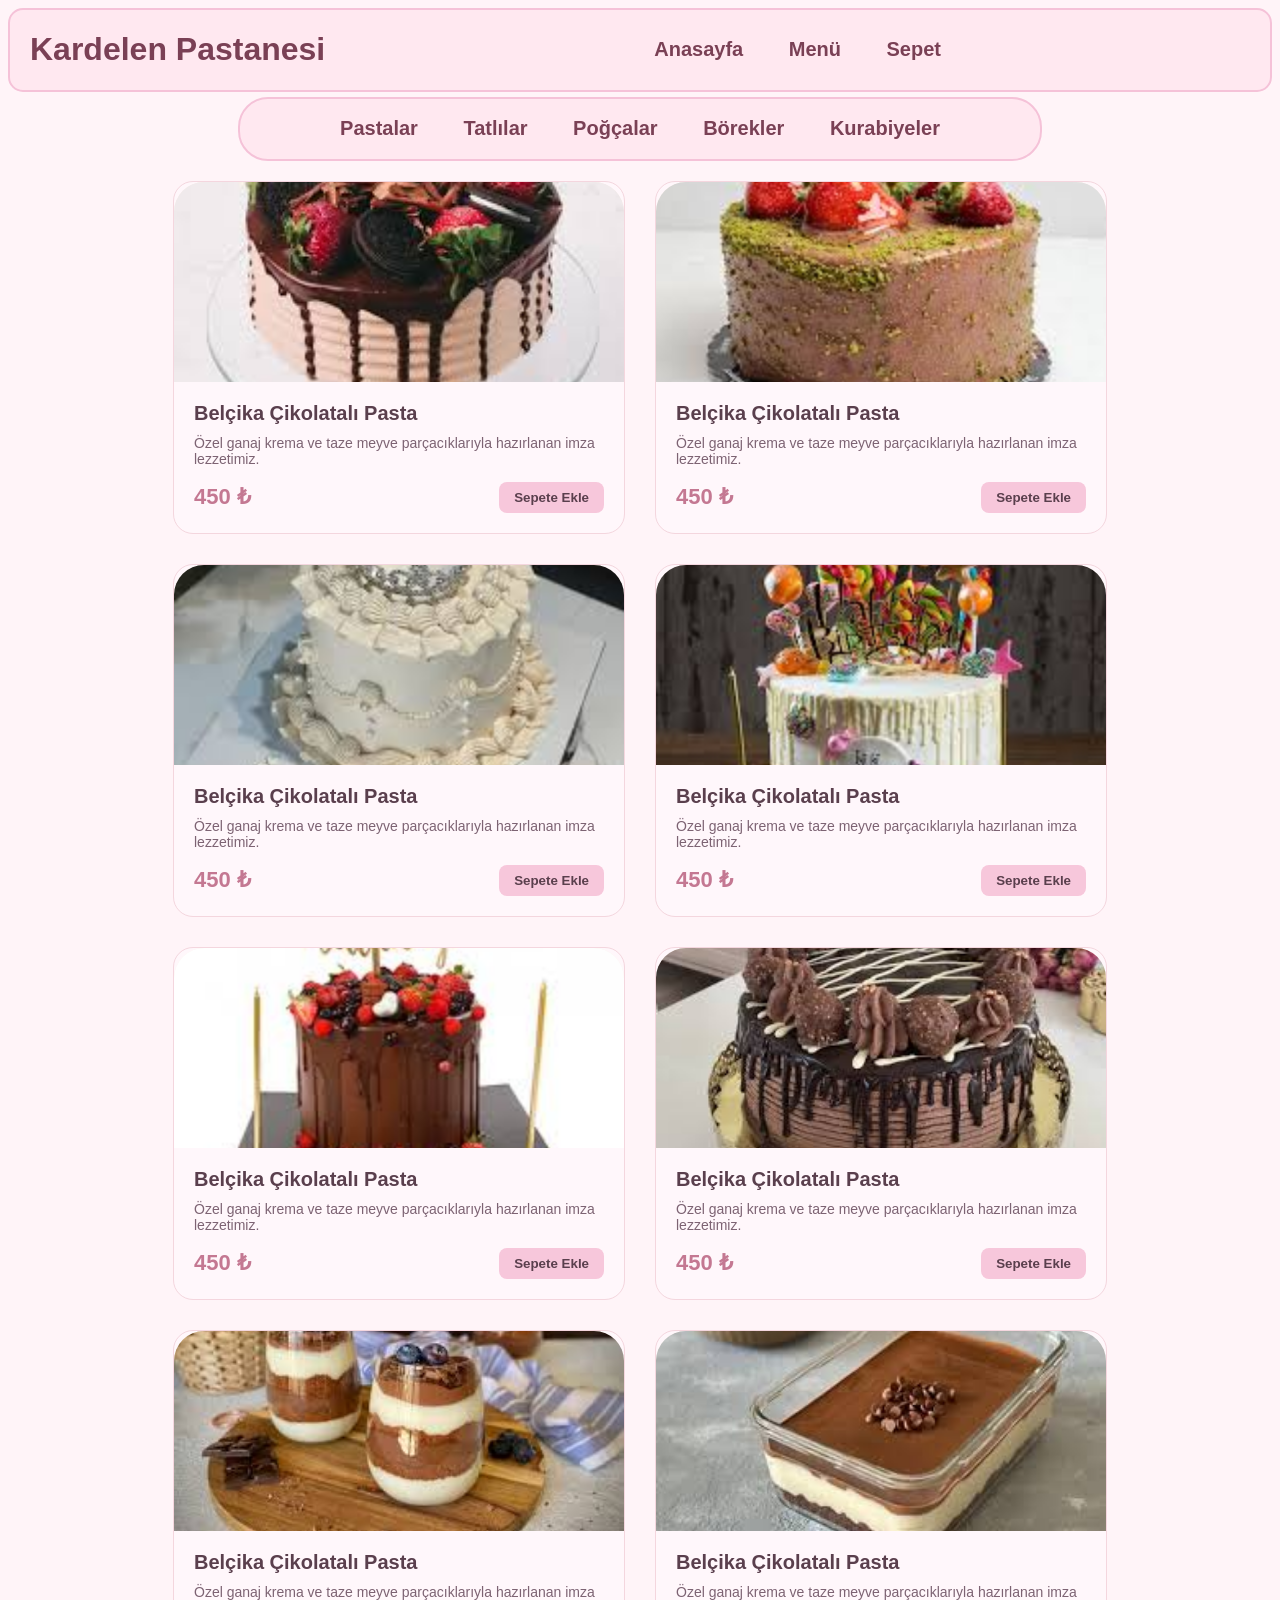
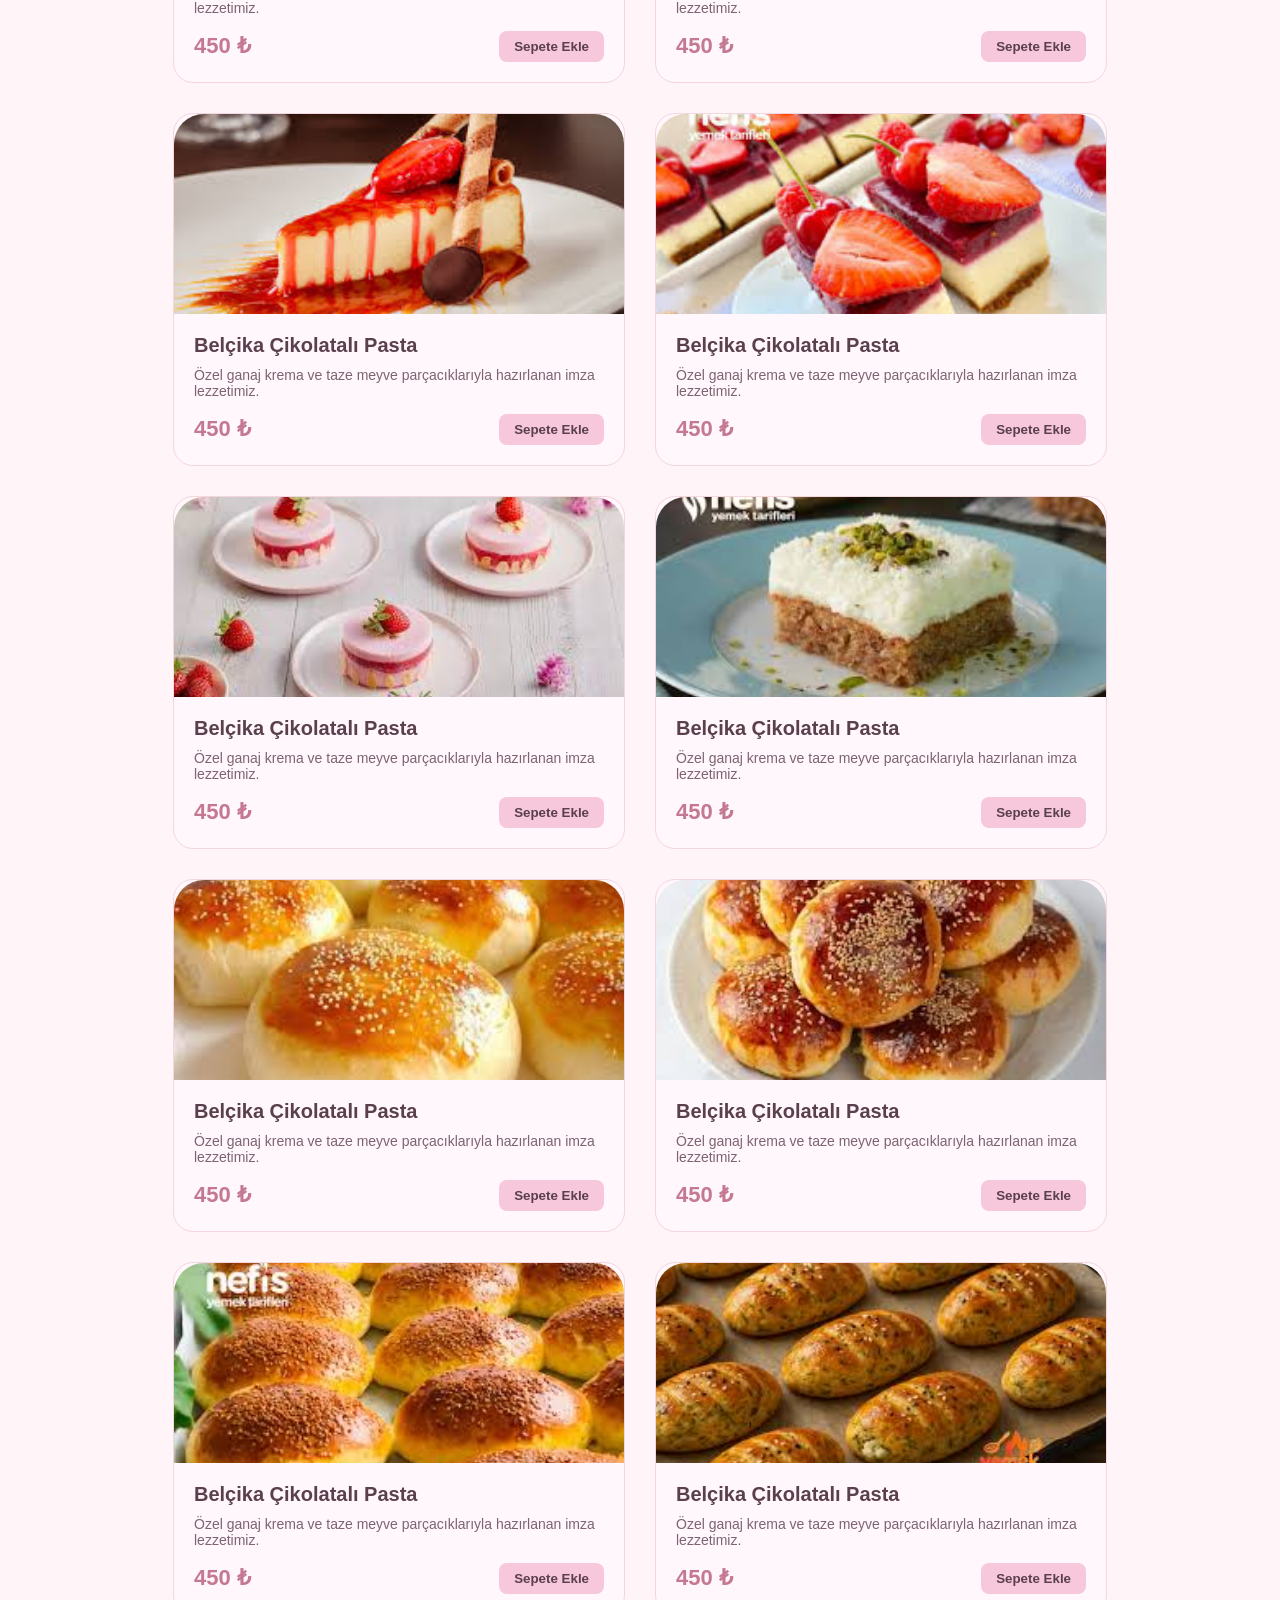
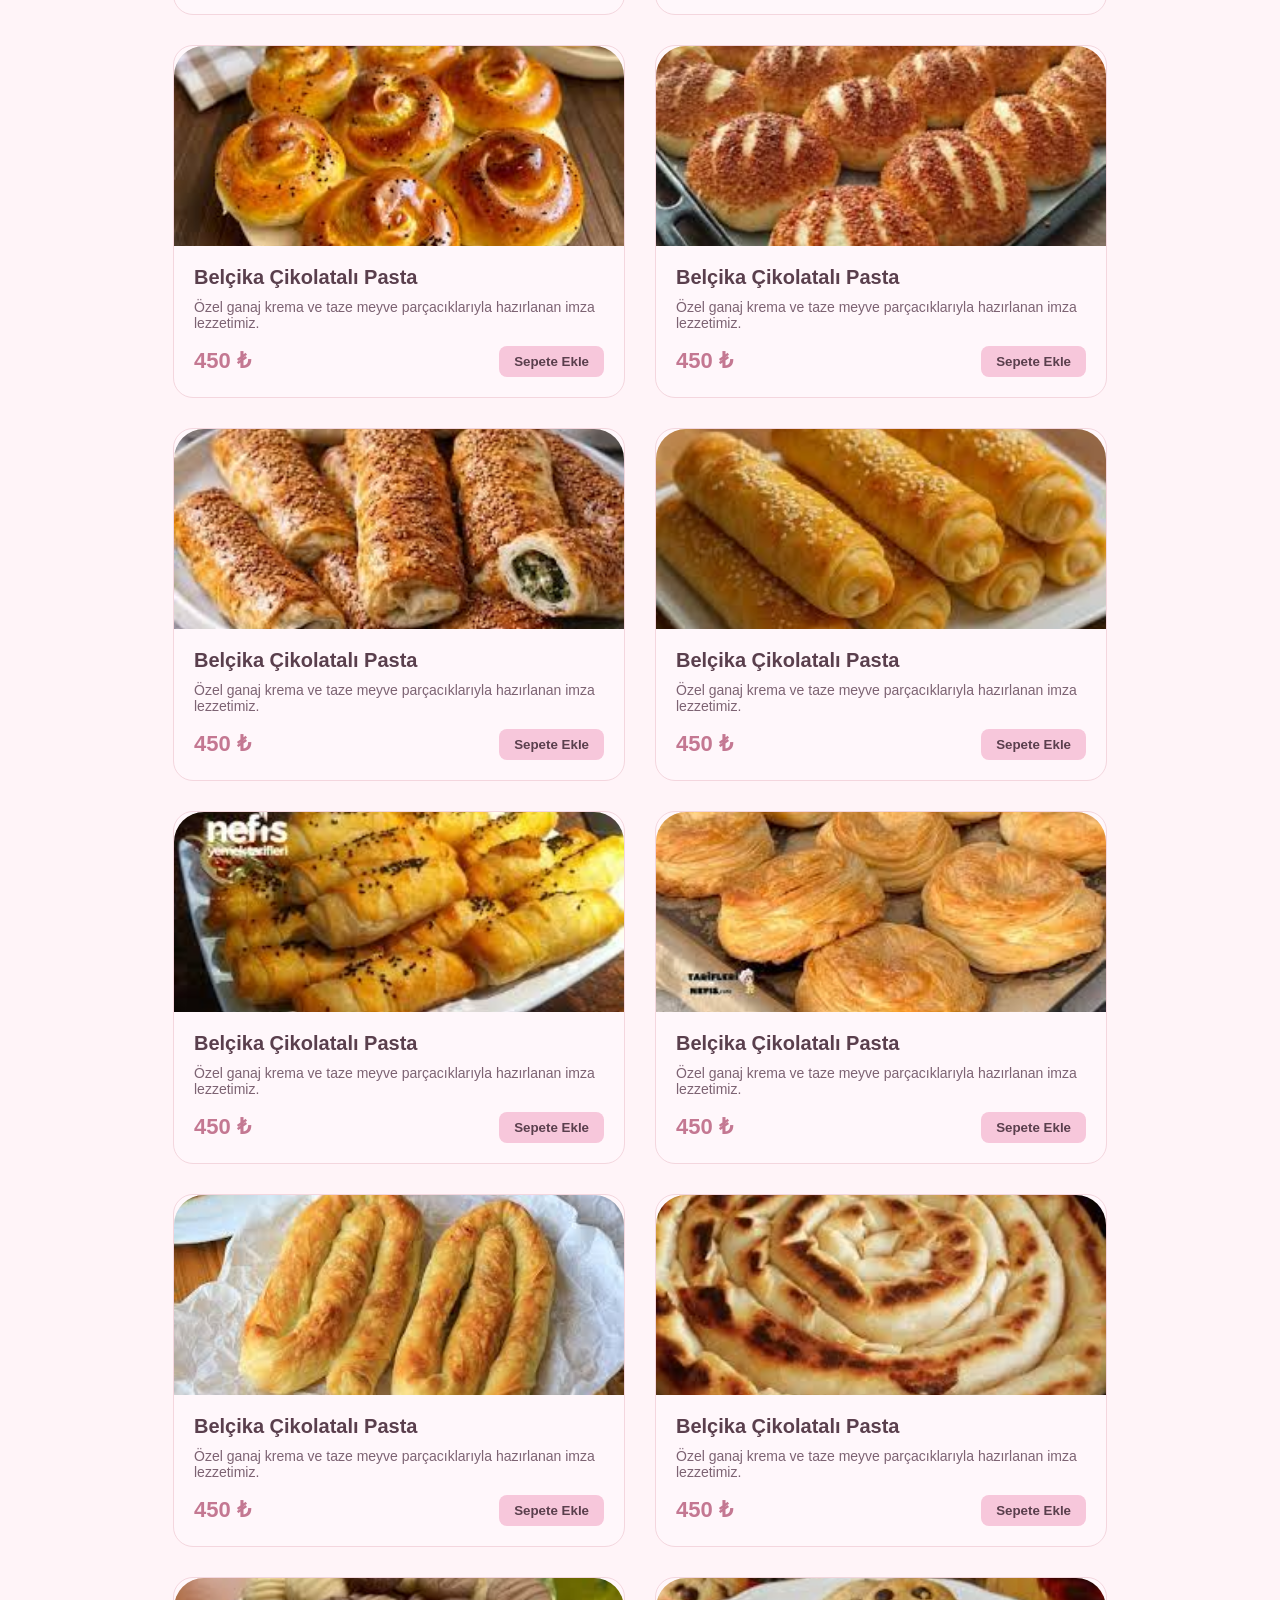
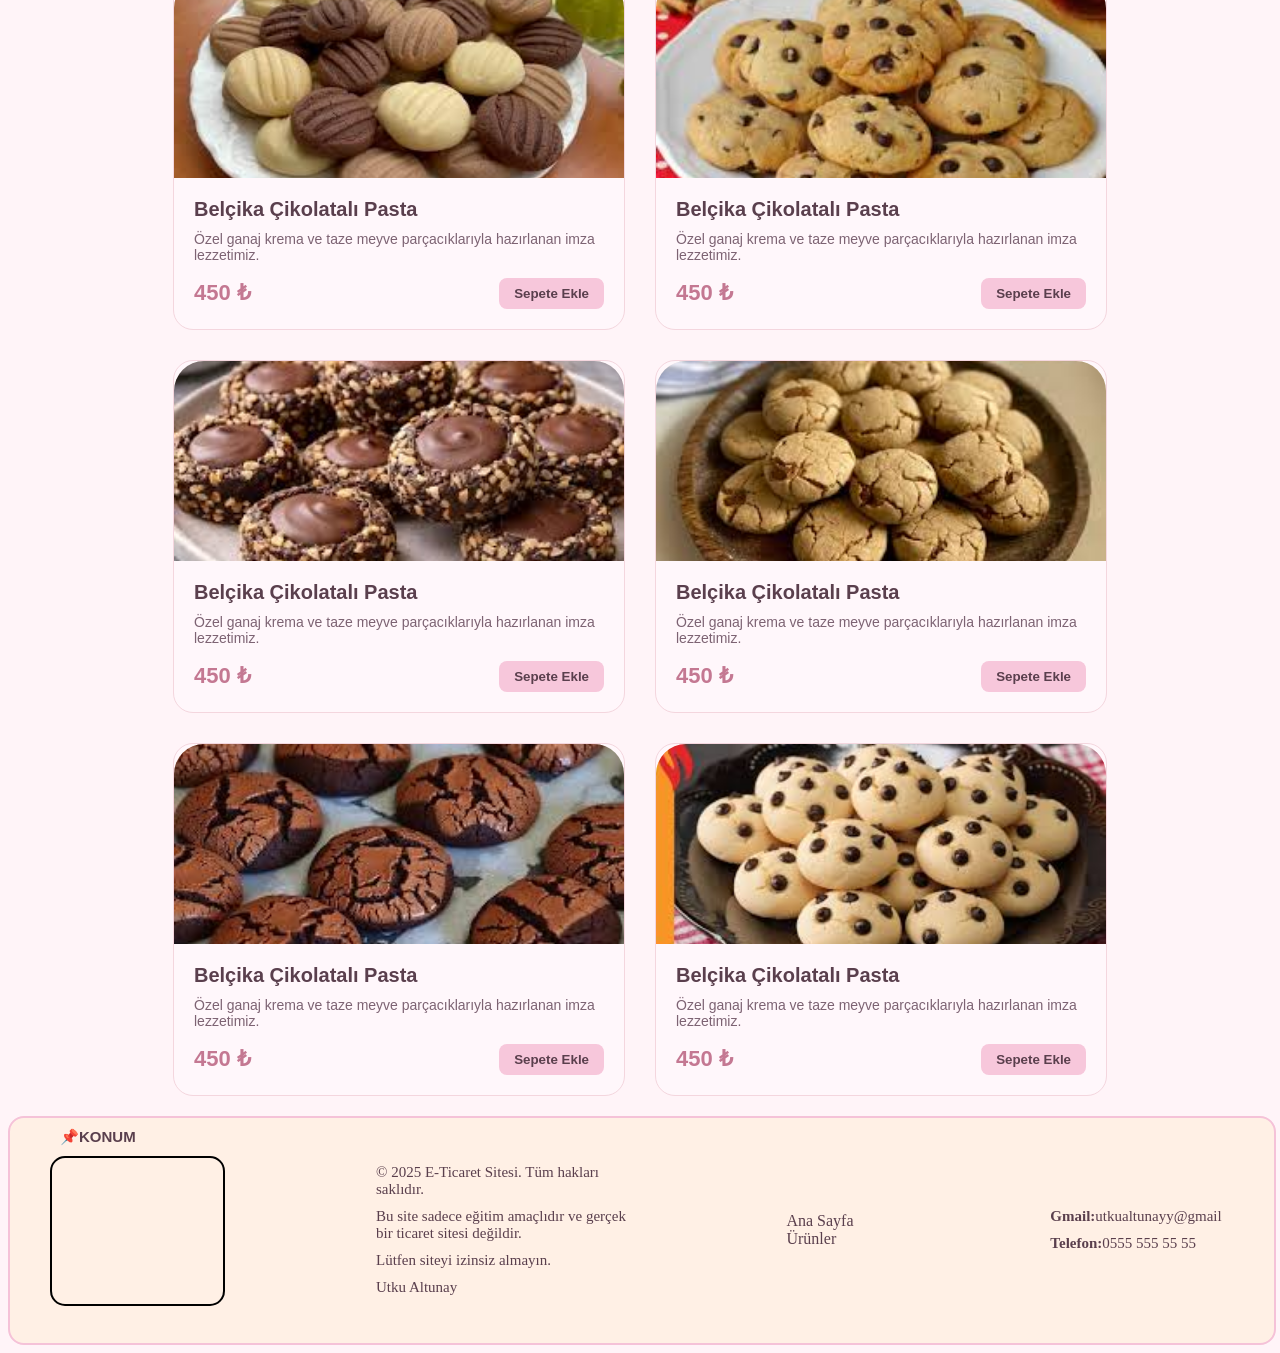
==== Menüler.html @ a20bc41d "Add files via upload" ====
<!DOCTYPE html>
<html lang="en">

<head>
    <meta charset="UTF-8">
    <meta name="viewport" content="width=device-width, initial-scale=1.0">
    <title>Menüler</title>
    <link rel="stylesheet" href="Menüler.css">
</head>

<body>
    <div class="ustbar" id="pastalar">
        <h1>Kardelen Pastanesi</h1>

        <div class="ustyazı">
            <a class="" href="index.html">Anasayfa</a>
            <a class="" href="menüler.html">Menü</a>
            <a class="" href="sepet.html">Sepet</a>
        </div>
    </div>
    <div class="ortala">
        <div class="menubaslık">
            <div class="ustyazıBir">
                <a href="#pastalar">Pastalar</a>
                <a href="#tatlılar">Tatlılar</a>
                <a href="#poğçalar">Poğçalar</a>
                <a href="#börekler">Börekler</a>
                <a href="#kurabiyeler">Kurabiyeler</a>
            </div>
        </div>
    </div>


    <div class="yanyana">
        <div class="pastanecard">
            <div class="resim">
                <img src="Resimler/yedi.jfif">
            </div>

            <div class="altdiv">
                <h3 class="urunbaslık">Belçika Çikolatalı Pasta</h3>
                <p class="acıklama">Özel ganaj krema ve taze meyve parçacıklarıyla hazırlanan imza lezzetimiz.</p>

                <div class="altkısım">
                    <span class="Fiyat">450 ₺</span>
                    <button class="btn">Sepete Ekle</button>
                </div>
            </div>
        </div>

        <div class="pastanecard">
            <div class="resim">
                <img src="Resimler/sekiz.jfif">
            </div>

            <div class="altdiv">
                <h3 class="urunbaslık">Belçika Çikolatalı Pasta</h3>
                <p class="acıklama">Özel ganaj krema ve taze meyve parçacıklarıyla hazırlanan imza lezzetimiz.</p>

                <div class="altkısım">
                    <span class="Fiyat">450 ₺</span>
                    <button class="btn">Sepete Ekle</button>
                </div>
            </div>
        </div>

        <div class="pastanecard">
            <div class="resim">
                <img src="Resimler/dokuz.jfif">
            </div>

            <div class="altdiv">
                <h3 class="urunbaslık">Belçika Çikolatalı Pasta</h3>
                <p class="acıklama">Özel ganaj krema ve taze meyve parçacıklarıyla hazırlanan imza lezzetimiz.</p>

                <div class="altkısım">
                    <span class="Fiyat">450 ₺</span>
                    <button class="btn">Sepete Ekle</button>
                </div>
            </div>
        </div>

        <div class="pastanecard">
            <div class="resim">
                <img src="Resimler/on.jfif">
            </div>

            <div class="altdiv">
                <h3 class="urunbaslık">Belçika Çikolatalı Pasta</h3>
                <p class="acıklama">Özel ganaj krema ve taze meyve parçacıklarıyla hazırlanan imza lezzetimiz.</p>

                <div class="altkısım">
                    <span class="Fiyat">450 ₺</span>
                    <button class="btn">Sepete Ekle</button>
                </div>
            </div>
        </div>

        <div class="pastanecard">
            <div class="resim">
                <img src="Resimler/onbir.jfif">
            </div>

            <div class="altdiv">
                <h3 class="urunbaslık">Belçika Çikolatalı Pasta</h3>
                <p class="acıklama">Özel ganaj krema ve taze meyve parçacıklarıyla hazırlanan imza lezzetimiz.</p>

                <div class="altkısım">
                    <span class="Fiyat">450 ₺</span>
                    <button class="btn">Sepete Ekle</button>
                </div>
            </div>
        </div>

        <div class="pastanecard">
            <div class="resim">
                <img src="Resimler/oniki.jfif">
            </div>

            <div class="altdiv">
                <h3 class="urunbaslık">Belçika Çikolatalı Pasta</h3>
                <p class="acıklama">Özel ganaj krema ve taze meyve parçacıklarıyla hazırlanan imza lezzetimiz.</p>

                <div class="altkısım" id="tatlılar">
                    <span class="Fiyat">450 ₺</span>
                    <button class="btn">Sepete Ekle</button>
                </div>
            </div>
        </div>

        <div class="pastanecard">
            <div class="resim">
                <img src="Resimler/tatlıbir.jfif">
            </div>

            <div class="altdiv">
                <h3 class="urunbaslık">Belçika Çikolatalı Pasta</h3>
                <p class="acıklama">Özel ganaj krema ve taze meyve parçacıklarıyla hazırlanan imza lezzetimiz.</p>

                <div class="altkısım">
                    <span class="Fiyat">450 ₺</span>
                    <button class="btn">Sepete Ekle</button>
                </div>
            </div>
        </div>

        <div class="pastanecard">
            <div class="resim">
                <img src="Resimler/iki.jfif">
            </div>

            <div class="altdiv">
                <h3 class="urunbaslık">Belçika Çikolatalı Pasta</h3>
                <p class="acıklama">Özel ganaj krema ve taze meyve parçacıklarıyla hazırlanan imza lezzetimiz.</p>

                <div class="altkısım">
                    <span class="Fiyat">450 ₺</span>
                    <button class="btn">Sepete Ekle</button>
                </div>
            </div>
        </div>

        <div class="pastanecard">
            <div class="resim">
                <img src="Resimler/uc.jfif">
            </div>

            <div class="altdiv">
                <h3 class="urunbaslık">Belçika Çikolatalı Pasta</h3>
                <p class="acıklama">Özel ganaj krema ve taze meyve parçacıklarıyla hazırlanan imza lezzetimiz.</p>

                <div class="altkısım">
                    <span class="Fiyat">450 ₺</span>
                    <button class="btn">Sepete Ekle</button>
                </div>
            </div>
        </div>

        <div class="pastanecard">
            <div class="resim">
                <img src="Resimler/dort.jfif">
            </div>

            <div class="altdiv">
                <h3 class="urunbaslık">Belçika Çikolatalı Pasta</h3>
                <p class="acıklama">Özel ganaj krema ve taze meyve parçacıklarıyla hazırlanan imza lezzetimiz.</p>

                <div class="altkısım">
                    <span class="Fiyat">450 ₺</span>
                    <button class="btn">Sepete Ekle</button>
                </div>
            </div>
        </div>

        <div class="pastanecard">
            <div class="resim">
                <img src="Resimler/bes.jfif">
            </div>

            <div class="altdiv">
                <h3 class="urunbaslık">Belçika Çikolatalı Pasta</h3>
                <p class="acıklama">Özel ganaj krema ve taze meyve parçacıklarıyla hazırlanan imza lezzetimiz.</p>

                <div class="altkısım">
                    <span class="Fiyat">450 ₺</span>
                    <button class="btn">Sepete Ekle</button>
                </div>
            </div>
        </div>

        <div class="pastanecard">
            <div class="resim">
                <img src="Resimler/altı.jfif">
            </div>

            <div class="altdiv">
                <h3 class="urunbaslık">Belçika Çikolatalı Pasta</h3>
                <p class="acıklama">Özel ganaj krema ve taze meyve parçacıklarıyla hazırlanan imza lezzetimiz.</p>

                <div class="altkısım" id="poğçalar">
                    <span class="Fiyat">450 ₺</span>
                    <button class="btn">Sepete Ekle</button>
                </div>
            </div>
        </div>

        <div class="pastanecard">
            <div class="resim">
                <img src="Resimler/onuc.jfif">
            </div>

            <div class="altdiv">
                <h3 class="urunbaslık">Belçika Çikolatalı Pasta</h3>
                <p class="acıklama">Özel ganaj krema ve taze meyve parçacıklarıyla hazırlanan imza lezzetimiz.</p>

                <div class="altkısım">
                    <span class="Fiyat">450 ₺</span>
                    <button class="btn">Sepete Ekle</button>
                </div>
            </div>
        </div>

        <div class="pastanecard">
            <div class="resim">
                <img src="Resimler/ondort.jfif">
            </div>

            <div class="altdiv">
                <h3 class="urunbaslık">Belçika Çikolatalı Pasta</h3>
                <p class="acıklama">Özel ganaj krema ve taze meyve parçacıklarıyla hazırlanan imza lezzetimiz.</p>

                <div class="altkısım">
                    <span class="Fiyat">450 ₺</span>
                    <button class="btn">Sepete Ekle</button>
                </div>
            </div>
        </div>

        <div class="pastanecard">
            <div class="resim">
                <img src="Resimler/onbes.jfif">
            </div>

            <div class="altdiv">
                <h3 class="urunbaslık">Belçika Çikolatalı Pasta</h3>
                <p class="acıklama">Özel ganaj krema ve taze meyve parçacıklarıyla hazırlanan imza lezzetimiz.</p>

                <div class="altkısım">
                    <span class="Fiyat">450 ₺</span>
                    <button class="btn">Sepete Ekle</button>
                </div>
            </div>
        </div>

        <div class="pastanecard">
            <div class="resim">
                <img src="Resimler/onaltı.jfif">
            </div>

            <div class="altdiv">
                <h3 class="urunbaslık">Belçika Çikolatalı Pasta</h3>
                <p class="acıklama">Özel ganaj krema ve taze meyve parçacıklarıyla hazırlanan imza lezzetimiz.</p>

                <div class="altkısım">
                    <span class="Fiyat">450 ₺</span>
                    <button class="btn">Sepete Ekle</button>
                </div>
            </div>
        </div>

        <div class="pastanecard">
            <div class="resim">
                <img src="Resimler/onyedi.jfif">
            </div>

            <div class="altdiv">
                <h3 class="urunbaslık">Belçika Çikolatalı Pasta</h3>
                <p class="acıklama">Özel ganaj krema ve taze meyve parçacıklarıyla hazırlanan imza lezzetimiz.</p>

                <div class="altkısım">
                    <span class="Fiyat">450 ₺</span>
                    <button class="btn">Sepete Ekle</button>
                </div>
            </div>
        </div>

        <div class="pastanecard">
            <div class="resim">
                <img src="Resimler/onsekiz.jfif">
            </div>

            <div class="altdiv">
                <h3 class="urunbaslık">Belçika Çikolatalı Pasta</h3>
                <p class="acıklama">Özel ganaj krema ve taze meyve parçacıklarıyla hazırlanan imza lezzetimiz.</p>

                <div class="altkısım" id="börekler">
                    <span class="Fiyat">450 ₺</span>
                    <button class="btn">Sepete Ekle</button>
                </div>
            </div>
        </div>

        <div class="pastanecard">
            <div class="resim">
                <img src="Resimler/ondokuz.jfif">
            </div>

            <div class="altdiv">
                <h3 class="urunbaslık">Belçika Çikolatalı Pasta</h3>
                <p class="acıklama">Özel ganaj krema ve taze meyve parçacıklarıyla hazırlanan imza lezzetimiz.</p>

                <div class="altkısım">
                    <span class="Fiyat">450 ₺</span>
                    <button class="btn">Sepete Ekle</button>
                </div>
            </div>
        </div>

        <div class="pastanecard">
            <div class="resim">
                <img src="Resimler/yirmi.jfif">
            </div>

            <div class="altdiv">
                <h3 class="urunbaslık">Belçika Çikolatalı Pasta</h3>
                <p class="acıklama">Özel ganaj krema ve taze meyve parçacıklarıyla hazırlanan imza lezzetimiz.</p>

                <div class="altkısım">
                    <span class="Fiyat">450 ₺</span>
                    <button class="btn">Sepete Ekle</button>
                </div>
            </div>
        </div>

        <div class="pastanecard">
            <div class="resim">
                <img src="Resimler/yirmibir.jfif">
            </div>

            <div class="altdiv">
                <h3 class="urunbaslık">Belçika Çikolatalı Pasta</h3>
                <p class="acıklama">Özel ganaj krema ve taze meyve parçacıklarıyla hazırlanan imza lezzetimiz.</p>

                <div class="altkısım">
                    <span class="Fiyat">450 ₺</span>
                    <button class="btn">Sepete Ekle</button>
                </div>
            </div>
        </div>

        <div class="pastanecard">
            <div class="resim">
                <img src="Resimler/yirmiiki.jfif">
            </div>

            <div class="altdiv">
                <h3 class="urunbaslık">Belçika Çikolatalı Pasta</h3>
                <p class="acıklama">Özel ganaj krema ve taze meyve parçacıklarıyla hazırlanan imza lezzetimiz.</p>

                <div class="altkısım">
                    <span class="Fiyat">450 ₺</span>
                    <button class="btn">Sepete Ekle</button>
                </div>
            </div>
        </div>

        <div class="pastanecard">
            <div class="resim">
                <img src="Resimler/yirmiuc.jfif">
            </div>

            <div class="altdiv">
                <h3 class="urunbaslık">Belçika Çikolatalı Pasta</h3>
                <p class="acıklama">Özel ganaj krema ve taze meyve parçacıklarıyla hazırlanan imza lezzetimiz.</p>

                <div class="altkısım">
                    <span class="Fiyat">450 ₺</span>
                    <button class="btn">Sepete Ekle</button>
                </div>
            </div>
        </div>

        <div class="pastanecard">
            <div class="resim">
                <img src="Resimler/yirmidort.jfif">
            </div>

            <div class="altdiv">
                <h3 class="urunbaslık">Belçika Çikolatalı Pasta</h3>
                <p class="acıklama">Özel ganaj krema ve taze meyve parçacıklarıyla hazırlanan imza lezzetimiz.</p>

                <div class="altkısım" id="kurabiyeler">
                    <span class="Fiyat">450 ₺</span>
                    <button class="btn">Sepete Ekle</button>
                </div>
            </div>
        </div>

        <div class="pastanecard">
            <div class="resim">
                <img src="Resimler/yirmibes.jfif">
            </div>

            <div class="altdiv">
                <h3 class="urunbaslık">Belçika Çikolatalı Pasta</h3>
                <p class="acıklama">Özel ganaj krema ve taze meyve parçacıklarıyla hazırlanan imza lezzetimiz.</p>

                <div class="altkısım">
                    <span class="Fiyat">450 ₺</span>
                    <button class="btn">Sepete Ekle</button>
                </div>
            </div>
        </div>

        <div class="pastanecard">
            <div class="resim">
                <img src="Resimler/yirmialtı.jfif">
            </div>

            <div class="altdiv">
                <h3 class="urunbaslık">Belçika Çikolatalı Pasta</h3>
                <p class="acıklama">Özel ganaj krema ve taze meyve parçacıklarıyla hazırlanan imza lezzetimiz.</p>

                <div class="altkısım">
                    <span class="Fiyat">450 ₺</span>
                    <button class="btn">Sepete Ekle</button>
                </div>
            </div>
        </div>

        <div class="pastanecard">
            <div class="resim">
                <img src="Resimler/yirmiyedi.jfif">
            </div>

            <div class="altdiv">
                <h3 class="urunbaslık">Belçika Çikolatalı Pasta</h3>
                <p class="acıklama">Özel ganaj krema ve taze meyve parçacıklarıyla hazırlanan imza lezzetimiz.</p>

                <div class="altkısım">
                    <span class="Fiyat">450 ₺</span>
                    <button class="btn">Sepete Ekle</button>
                </div>
            </div>
        </div>

        <div class="pastanecard">
            <div class="resim">
                <img src="Resimler/yirmisekiz.jfif">
            </div>

            <div class="altdiv">
                <h3 class="urunbaslık">Belçika Çikolatalı Pasta</h3>
                <p class="acıklama">Özel ganaj krema ve taze meyve parçacıklarıyla hazırlanan imza lezzetimiz.</p>

                <div class="altkısım">
                    <span class="Fiyat">450 ₺</span>
                    <button class="btn">Sepete Ekle</button>
                </div>
            </div>
        </div>

        <div class="pastanecard">
            <div class="resim">
                <img src="Resimler/yirmidokuz.jfif">
            </div>

            <div class="altdiv">
                <h3 class="urunbaslık">Belçika Çikolatalı Pasta</h3>
                <p class="acıklama">Özel ganaj krema ve taze meyve parçacıklarıyla hazırlanan imza lezzetimiz.</p>

                <div class="altkısım">
                    <span class="Fiyat">450 ₺</span>
                    <button class="btn">Sepete Ekle</button>
                </div>
            </div>
        </div>

        <div class="pastanecard">
            <div class="resim">
                <img src="Resimler/otuz.jfif">
            </div>

            <div class="altdiv">
                <h3 class="urunbaslık">Belçika Çikolatalı Pasta</h3>
                <p class="acıklama">Özel ganaj krema ve taze meyve parçacıklarıyla hazırlanan imza lezzetimiz.</p>

                <div class="altkısım">
                    <span class="Fiyat">450 ₺</span>
                    <button class="btn">Sepete Ekle</button>
                </div>
            </div>
        </div>
    </div>


    <div class="altbar">

        <div class="altyazı">
            <div class="a">
                <p class="konum">📌KONUM</p>
                <iframe
                    src="
                    https://www.google.com/maps/embed?pb=!1m14!1m8!1m3!1d10761.804702157691!2d28.65427008260077!3d41.03367789948822!3m2!1i1024!2i768!4f13.1!3m3!1m2!1s0x14caa75501f11659%3A0xd3594c4a7c75eb26!2zw4dpxJ9kZW0gUGFzdGFuZXNp!5e0!3m2!1str!2str!4v1777820953229!5m2!1str!2str"
                    width="175px" height="150px" style="border:2px solid black;" loading="lazy"
                    referrerpolicy="no-referrer-when-downgrade">
                </iframe>
            </div>
        </div>

        <div class="kural">
            <ul>
                <li>
                    <p class="yazı1">© 2025 E-Ticaret Sitesi. Tüm hakları saklıdır.</p>
                </li>
                <li>
                    <p class="yazı2">Bu site sadece eğitim amaçlıdır ve gerçek bir ticaret sitesi değildir.</p>
                </li>
                <li>
                    <p class="yazı2">Lütfen siteyi izinsiz almayın.</p>
                </li>
                <li>
                    <p class="yazı2">Utku Altunay</p>
                </li>
            </ul>

        </div>

        <div class="git">
            <ul>
                <li><a class="yazı5" href="index.html">Ana Sayfa</a></li>
                <li><a class="yazı6" href="Menüler.html">Ürünler</a></li>
            </ul>
        </div>

        <div class="bilgi">
            <ul>
                <li>
                    <p class="yazı3"><b>Gmail:</b><a href="mailto:utkualtunayy@gmail">utkualtunayy@gmail</a></p>
                </li>
                <li>
                    <p class="yazı4"><b>Telefon:</b><a href="tel:+90505555555">0555 555 55 55</a></p>
                </li>
            </ul>

        </div>



    </div>


</body>

</html>
---- Menüler.css ----
html {
    scroll-behavior: smooth;
}

body {
    background: #fff4f8;
}

.ustbar {
    border: 2px solid #f5c2d8;
    background-color: #ffe8f0;
    border-radius: 15px;
    height: 10%;
    display: flex;
    align-items: center;
}

.ortala {
    display: flex;
    justify-content: center;
    align-items: center;
    position: sticky;
    top: 0;
    z-index: 1000;
}

.menubaslık {
    border: 2px solid #f5c2d8;
    background-color: #ffe8f0;
    border-radius: 30px;
    height: 60px;
    width: 800px;
    display: flex;
    align-items: center;
    margin-top: 5px;
}

.ustbar h1 {
    margin-left: 20px;
    font-family: 'Poppins', sans-serif;
    color: #7a4055;
}

.ustyazı {
    font-family: 'Poppins', sans-serif;
    color: #7a4055;
    font-weight: bold;
    font-size: 20px;
    text-decoration: none;
    margin: 0px auto;
}

.ustyazı a {
    font-family: 'Poppins', sans-serif;
    color: #7a4055;
    margin: 20px;
    font-size: 20px;
    font-weight: bold;
}

.ustyazıBir {
    font-family: 'Poppins', sans-serif;
    color: #7a4055;
    font-weight: bold;
    font-size: 20px;
    text-decoration: none;
    margin: 0px auto;
}

.ustyazıBir a {
    font-family: 'Poppins', sans-serif;
    color: #7a4055;
    margin: 20px;
    font-size: 20px;
    font-weight: bold;
    display: inline-block;
}

.ustyazıBir a:hover {
    color: #c47892;
    transform: scale(1.3);
}

.ustyazı a:hover {
    color: #c47892;
    scale: 1.5;
}

a {
    text-decoration: none;
}

ul {
    list-style: none;
}

.yanyana {
    display: flex;
    gap: 30px;
    flex-wrap: wrap;
    justify-content: center;
    padding: 20px;
}

.pastanecard {
    width: 450px;
    background: #fff7fb;
    border-radius: 20px;
    font-family: 'Poppins', sans-serif;
    border: 1px solid #f4d6de;
}

.resim {
    border-top-left-radius: 30px;
    border-top-right-radius: 30px;
    height: 200px;
    width: 100%;
    background-color: #fdf2e9;
}

.resim img {
    border-top-left-radius: 30px;
    border-top-right-radius: 30px;
    width: 100%;
    height: 100%;
    object-fit: cover;
}

.altdiv {
    padding: 20px;
}

.urunbaslık {
    margin: 0;
    font-size: 20px;
    color: #5a3f4d;
}

.acıklama {
    font-family: 'Poppins', sans-serif;
    font-size: 14px;
    color: #7d6373;
    margin: 10px 0;
}

.altkısım {
    display: flex;
    justify-content: space-between;
    align-items: center;
    margin-top: 15px;
}

.Fiyat {
    font-size: 22px;
    font-weight: bold;
    color: #c47892;
}

.btn {
    background: #f7c7db;
    color: #5a3f4d;
    border: none;
    padding: 8px 15px;
    border-radius: 8px;
    cursor: pointer;
    font-weight: bold;
}

.konum {
    font-family: 'Poppins', sans-serif;
    font-weight: bold;
    font-size: 19px;
    margin-right: 40px;
}


.altbar {
    font-family: cursive;
    justify-content: space-around;
    display: flex;
    color: #5a3f4d;
    border-radius: 15px;
    border: 2px solid #f5c2d8;
    border-radius: 16px;
    background-color: #fff0e5;
    width: 100%;
    height: 225px;
}

.altyazı {
    width: 100%;
    height: 100%;
    overflow: hidden;
}

iframe {
    margin-bottom: 15px;
    border-radius: 15px;
    border: #c89fae solid 5px;
    box-sizing: border-box;
}

iframe:hover {
    transform: scale(1.05);
    transition: transform 0.3s ease;
}

a {
    text-decoration: none;
    color: #5a3f4d;
}

.altbar p {
    margin: 10px;
    font-size: 15px;
}

.a {
    display: block;
    float: left;
    margin-left: 40px;
}

.git {
    height: 100%;
    width: 100%;
    display: flex;
    justify-content: center;
    align-items: center;
    flex-wrap: wrap;
}

.bilgi {
    height: 100%;
    width: 100%;
    display: flex;
    justify-content: center;
    align-items: center;
}

.kural {
    height: 100%;
    width: 100%;
    display: flex;
    justify-content: center;
    align-items: center;
}

.yazı1:hover {
    cursor: pointer;
    color: #c67892;
}

.yazı2:hover {
    cursor: pointer;
    color: #c67892;
}

.yazı3 a:hover {
    cursor: pointer;
    color: #c67892;
}

.yazı4 a:hover {
    cursor: pointer;
    color: #c67892;
}

.yazı5:hover {
    cursor: pointer;
    color: #c67892;
}

.yazı6:hover {
    cursor: pointer;
    color: #c67892;
}
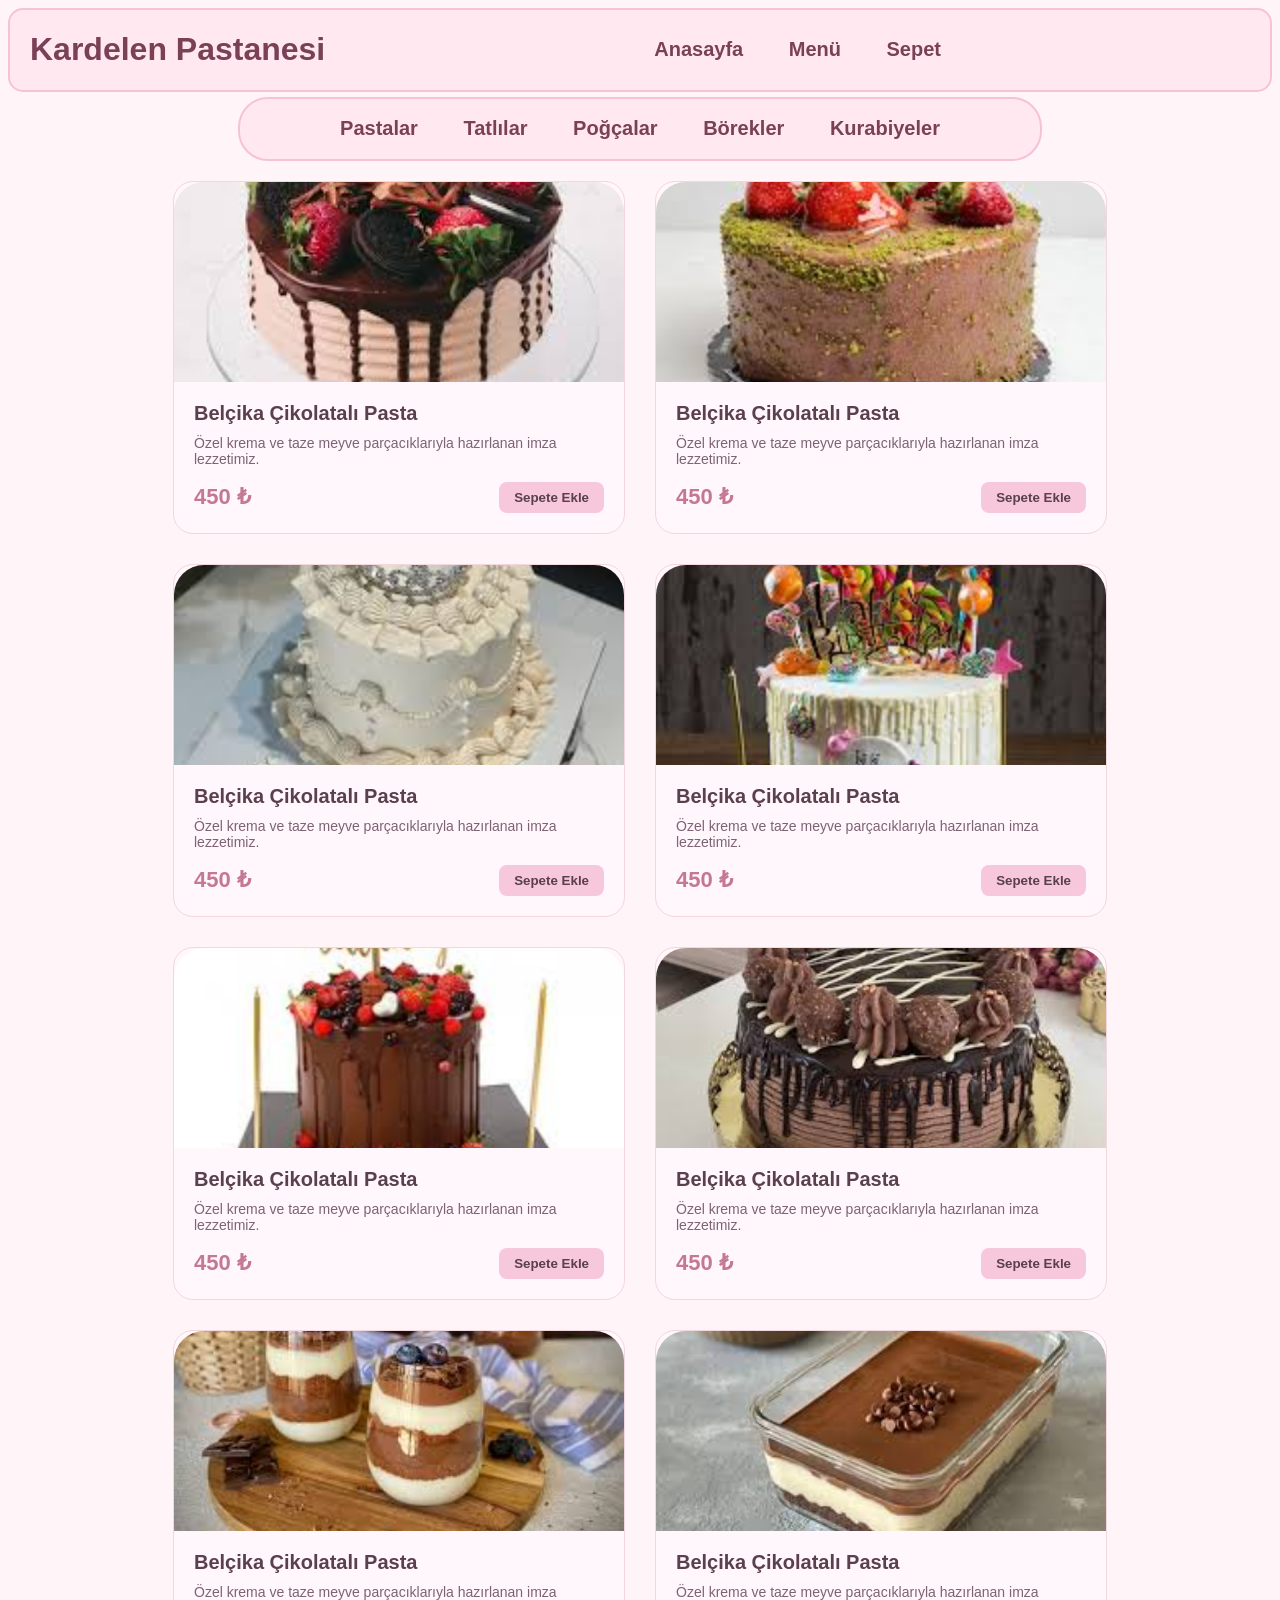
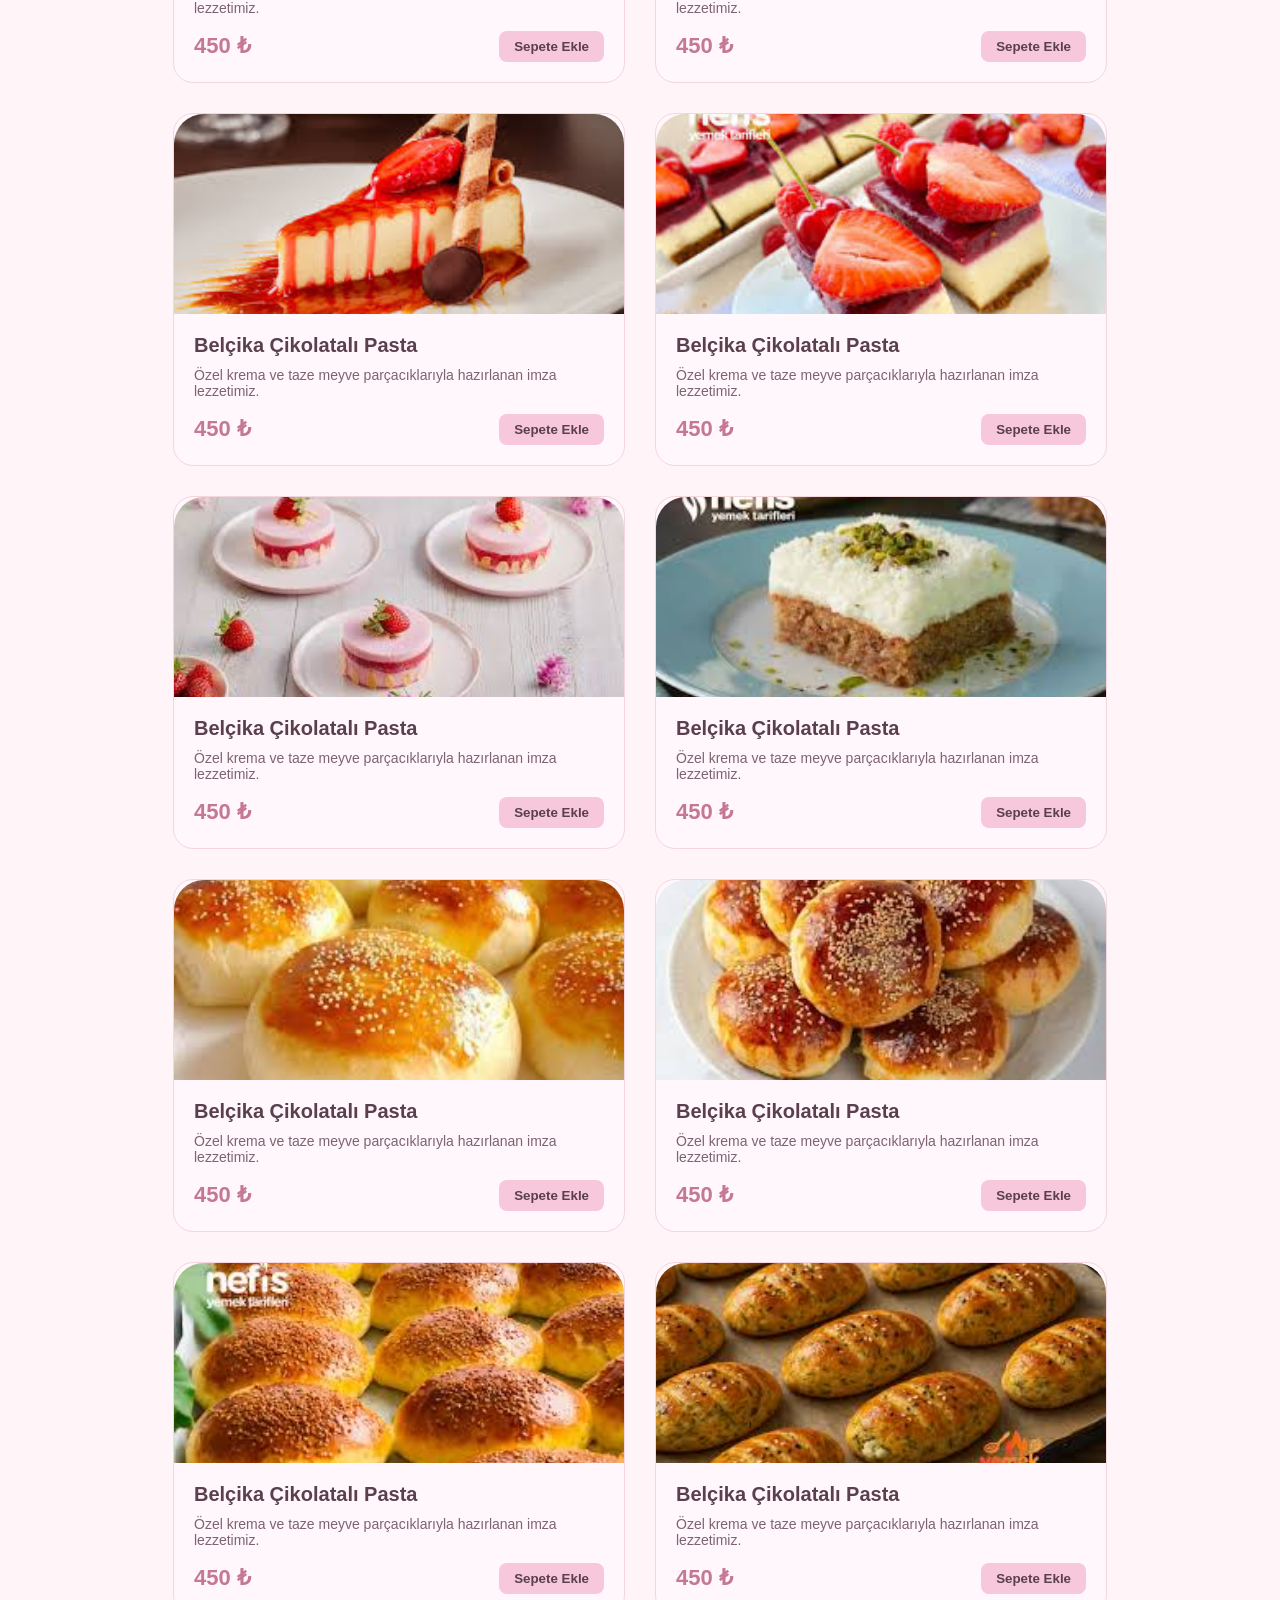
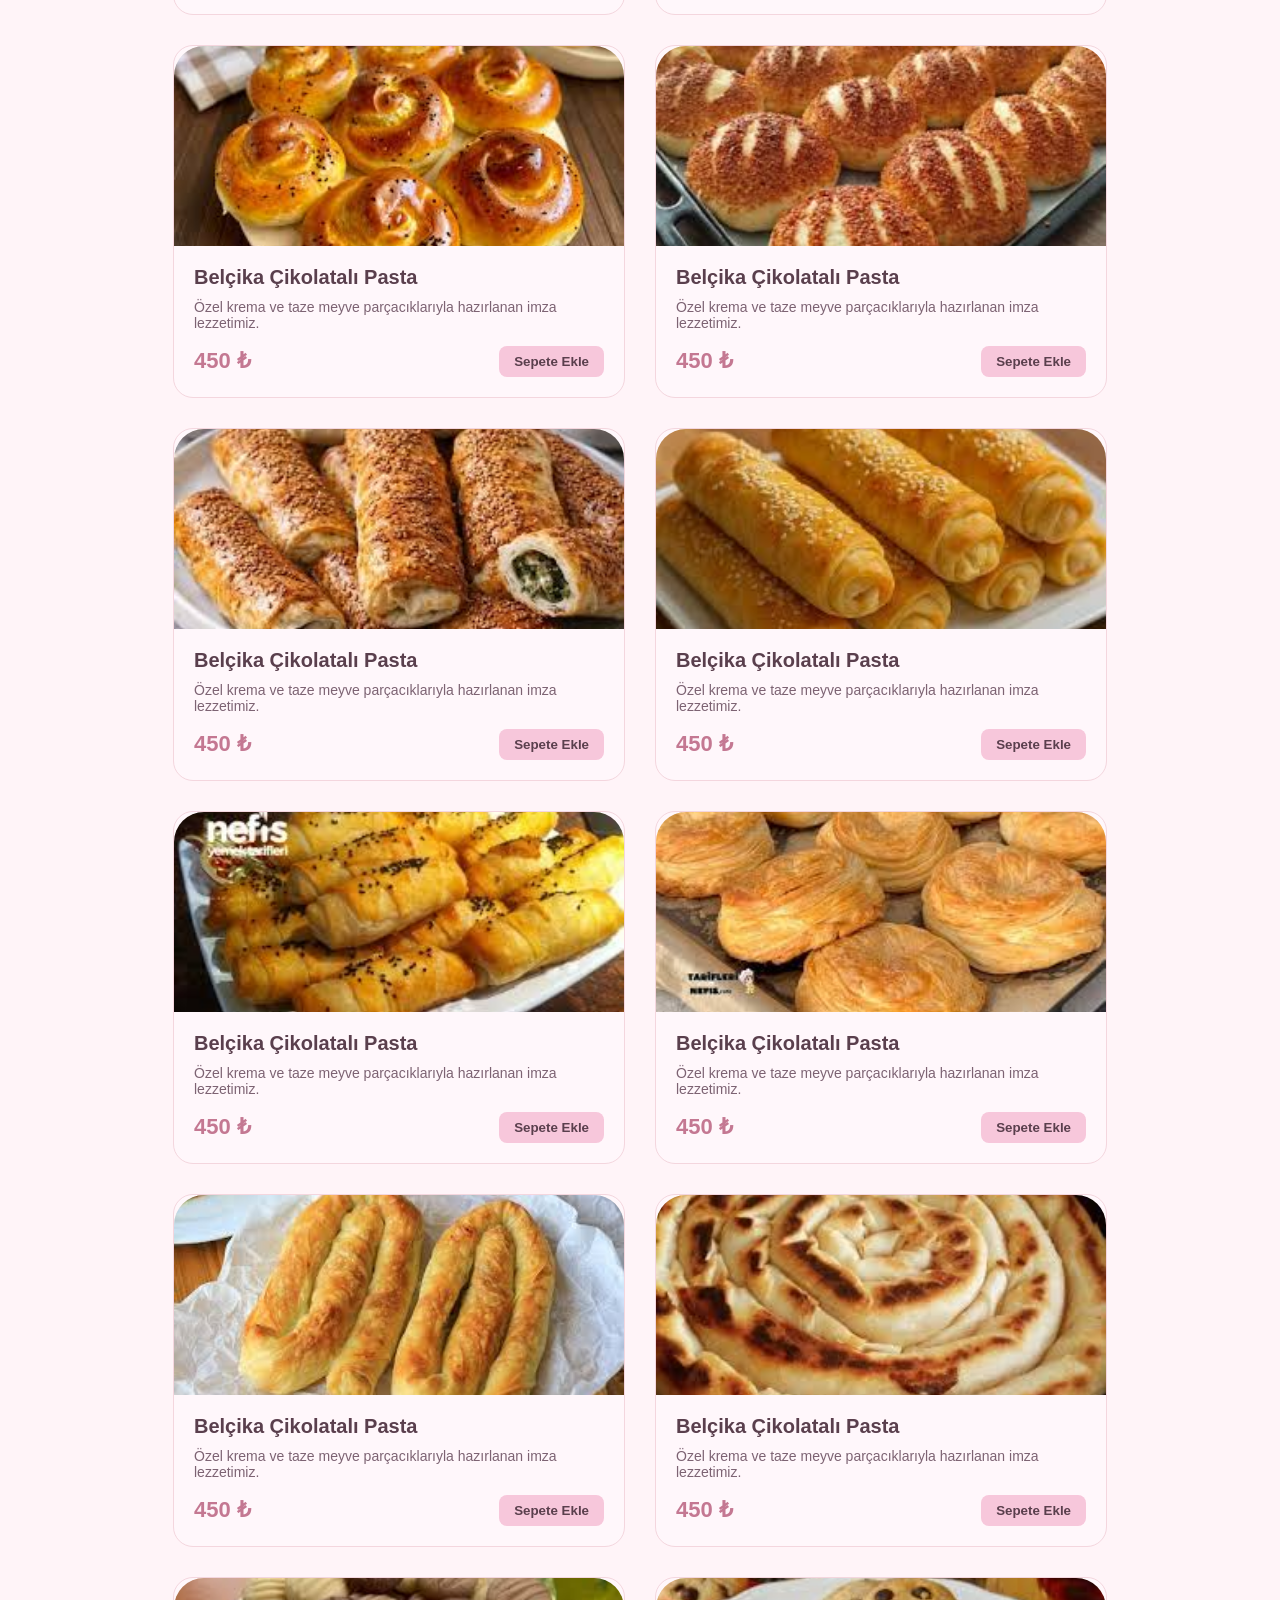
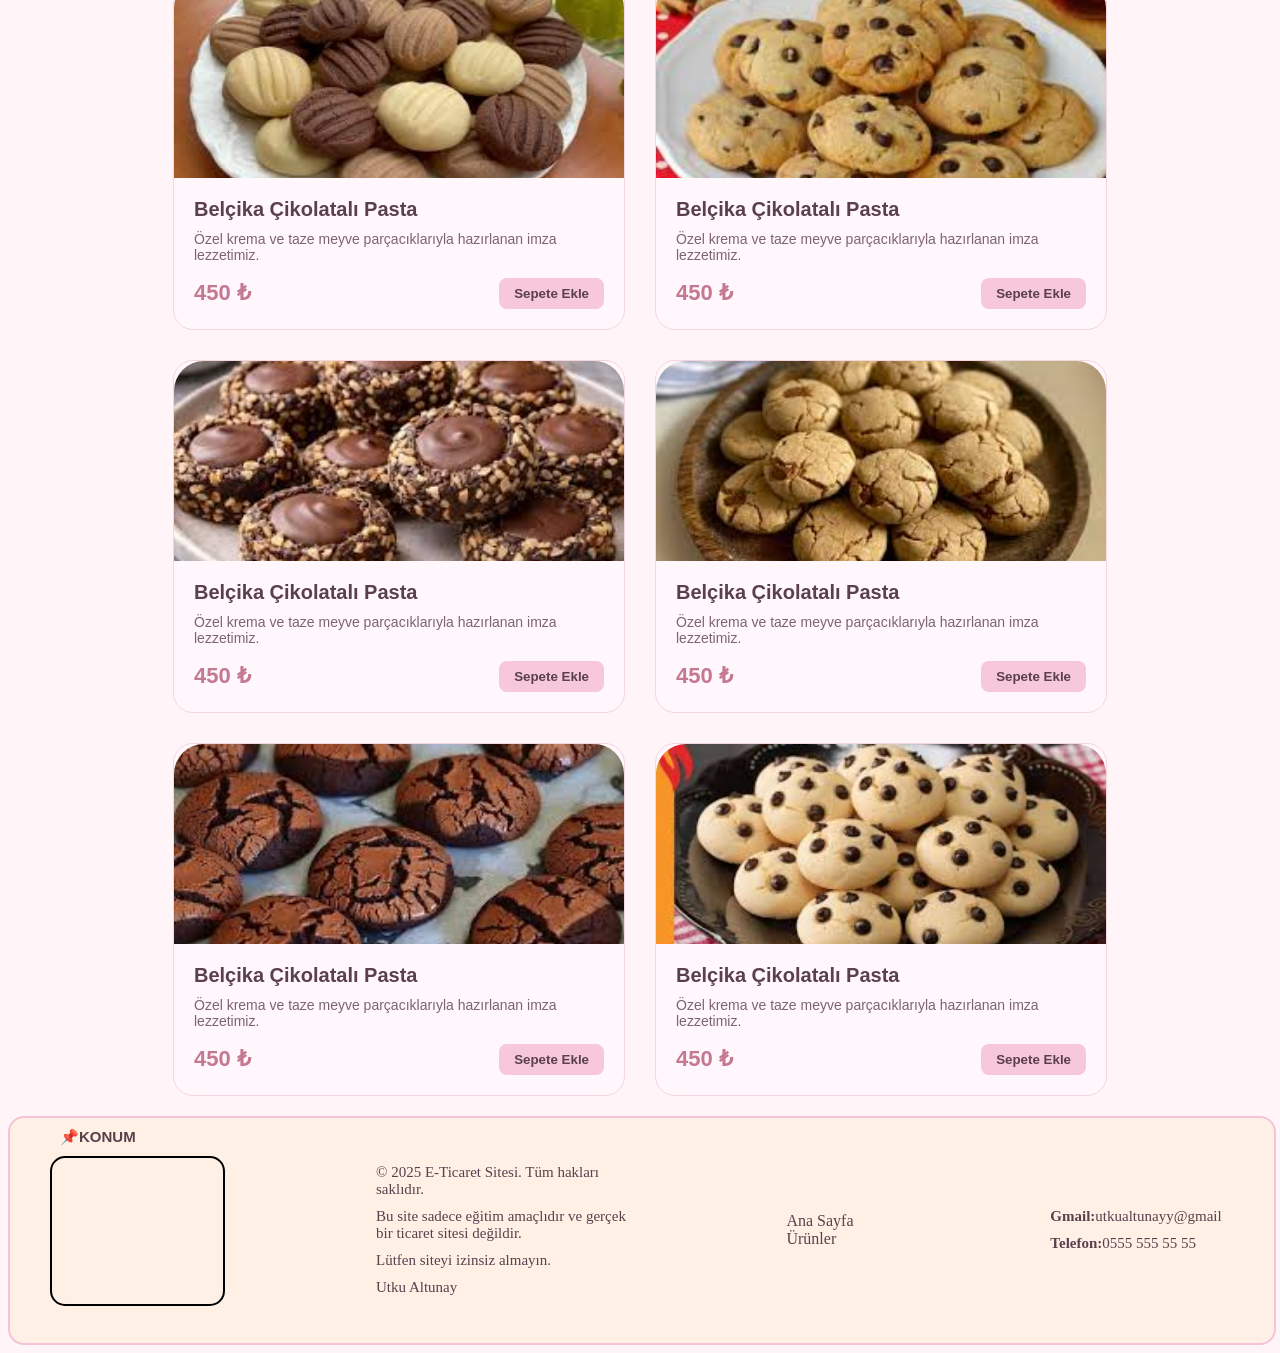
==== commit 23d5fc45: "Add files via upload" ====
--- a/Menüler.html
+++ b/Menüler.html
@@ -39,7 +39,7 @@
 
             <div class="altdiv">
                 <h3 class="urunbaslık">Belçika Çikolatalı Pasta</h3>
-                <p class="acıklama">Özel ganaj krema ve taze meyve parçacıklarıyla hazırlanan imza lezzetimiz.</p>
+                <p class="acıklama">Özel krema ve taze meyve parçacıklarıyla hazırlanan imza lezzetimiz.</p>
 
                 <div class="altkısım">
                     <span class="Fiyat">450 ₺</span>
@@ -55,7 +55,7 @@
 
             <div class="altdiv">
                 <h3 class="urunbaslık">Belçika Çikolatalı Pasta</h3>
-                <p class="acıklama">Özel ganaj krema ve taze meyve parçacıklarıyla hazırlanan imza lezzetimiz.</p>
+                <p class="acıklama">Özel krema ve taze meyve parçacıklarıyla hazırlanan imza lezzetimiz.</p>
 
                 <div class="altkısım">
                     <span class="Fiyat">450 ₺</span>
@@ -71,7 +71,7 @@
 
             <div class="altdiv">
                 <h3 class="urunbaslık">Belçika Çikolatalı Pasta</h3>
-                <p class="acıklama">Özel ganaj krema ve taze meyve parçacıklarıyla hazırlanan imza lezzetimiz.</p>
+                <p class="acıklama">Özel krema ve taze meyve parçacıklarıyla hazırlanan imza lezzetimiz.</p>
 
                 <div class="altkısım">
                     <span class="Fiyat">450 ₺</span>
@@ -87,7 +87,7 @@
 
             <div class="altdiv">
                 <h3 class="urunbaslık">Belçika Çikolatalı Pasta</h3>
-                <p class="acıklama">Özel ganaj krema ve taze meyve parçacıklarıyla hazırlanan imza lezzetimiz.</p>
+                <p class="acıklama">Özel krema ve taze meyve parçacıklarıyla hazırlanan imza lezzetimiz.</p>
 
                 <div class="altkısım">
                     <span class="Fiyat">450 ₺</span>
@@ -103,7 +103,7 @@
 
             <div class="altdiv">
                 <h3 class="urunbaslık">Belçika Çikolatalı Pasta</h3>
-                <p class="acıklama">Özel ganaj krema ve taze meyve parçacıklarıyla hazırlanan imza lezzetimiz.</p>
+                <p class="acıklama">Özel krema ve taze meyve parçacıklarıyla hazırlanan imza lezzetimiz.</p>
 
                 <div class="altkısım">
                     <span class="Fiyat">450 ₺</span>
@@ -119,7 +119,7 @@
 
             <div class="altdiv">
                 <h3 class="urunbaslık">Belçika Çikolatalı Pasta</h3>
-                <p class="acıklama">Özel ganaj krema ve taze meyve parçacıklarıyla hazırlanan imza lezzetimiz.</p>
+                <p class="acıklama">Özel krema ve taze meyve parçacıklarıyla hazırlanan imza lezzetimiz.</p>
 
                 <div class="altkısım" id="tatlılar">
                     <span class="Fiyat">450 ₺</span>
@@ -135,7 +135,7 @@
 
             <div class="altdiv">
                 <h3 class="urunbaslık">Belçika Çikolatalı Pasta</h3>
-                <p class="acıklama">Özel ganaj krema ve taze meyve parçacıklarıyla hazırlanan imza lezzetimiz.</p>
+                <p class="acıklama">Özel krema ve taze meyve parçacıklarıyla hazırlanan imza lezzetimiz.</p>
 
                 <div class="altkısım">
                     <span class="Fiyat">450 ₺</span>
@@ -151,7 +151,7 @@
 
             <div class="altdiv">
                 <h3 class="urunbaslık">Belçika Çikolatalı Pasta</h3>
-                <p class="acıklama">Özel ganaj krema ve taze meyve parçacıklarıyla hazırlanan imza lezzetimiz.</p>
+                <p class="acıklama">Özel krema ve taze meyve parçacıklarıyla hazırlanan imza lezzetimiz.</p>
 
                 <div class="altkısım">
                     <span class="Fiyat">450 ₺</span>
@@ -167,7 +167,7 @@
 
             <div class="altdiv">
                 <h3 class="urunbaslık">Belçika Çikolatalı Pasta</h3>
-                <p class="acıklama">Özel ganaj krema ve taze meyve parçacıklarıyla hazırlanan imza lezzetimiz.</p>
+                <p class="acıklama">Özel krema ve taze meyve parçacıklarıyla hazırlanan imza lezzetimiz.</p>
 
                 <div class="altkısım">
                     <span class="Fiyat">450 ₺</span>
@@ -183,7 +183,7 @@
 
             <div class="altdiv">
                 <h3 class="urunbaslık">Belçika Çikolatalı Pasta</h3>
-                <p class="acıklama">Özel ganaj krema ve taze meyve parçacıklarıyla hazırlanan imza lezzetimiz.</p>
+                <p class="acıklama">Özel krema ve taze meyve parçacıklarıyla hazırlanan imza lezzetimiz.</p>
 
                 <div class="altkısım">
                     <span class="Fiyat">450 ₺</span>
@@ -199,7 +199,7 @@
 
             <div class="altdiv">
                 <h3 class="urunbaslık">Belçika Çikolatalı Pasta</h3>
-                <p class="acıklama">Özel ganaj krema ve taze meyve parçacıklarıyla hazırlanan imza lezzetimiz.</p>
+                <p class="acıklama">Özel krema ve taze meyve parçacıklarıyla hazırlanan imza lezzetimiz.</p>
 
                 <div class="altkısım">
                     <span class="Fiyat">450 ₺</span>
@@ -215,7 +215,7 @@
 
             <div class="altdiv">
                 <h3 class="urunbaslık">Belçika Çikolatalı Pasta</h3>
-                <p class="acıklama">Özel ganaj krema ve taze meyve parçacıklarıyla hazırlanan imza lezzetimiz.</p>
+                <p class="acıklama">Özel krema ve taze meyve parçacıklarıyla hazırlanan imza lezzetimiz.</p>
 
                 <div class="altkısım" id="poğçalar">
                     <span class="Fiyat">450 ₺</span>
@@ -231,7 +231,7 @@
 
             <div class="altdiv">
                 <h3 class="urunbaslık">Belçika Çikolatalı Pasta</h3>
-                <p class="acıklama">Özel ganaj krema ve taze meyve parçacıklarıyla hazırlanan imza lezzetimiz.</p>
+                <p class="acıklama">Özel krema ve taze meyve parçacıklarıyla hazırlanan imza lezzetimiz.</p>
 
                 <div class="altkısım">
                     <span class="Fiyat">450 ₺</span>
@@ -247,7 +247,7 @@
 
             <div class="altdiv">
                 <h3 class="urunbaslık">Belçika Çikolatalı Pasta</h3>
-                <p class="acıklama">Özel ganaj krema ve taze meyve parçacıklarıyla hazırlanan imza lezzetimiz.</p>
+                <p class="acıklama">Özel krema ve taze meyve parçacıklarıyla hazırlanan imza lezzetimiz.</p>
 
                 <div class="altkısım">
                     <span class="Fiyat">450 ₺</span>
@@ -263,7 +263,7 @@
 
             <div class="altdiv">
                 <h3 class="urunbaslık">Belçika Çikolatalı Pasta</h3>
-                <p class="acıklama">Özel ganaj krema ve taze meyve parçacıklarıyla hazırlanan imza lezzetimiz.</p>
+                <p class="acıklama">Özel krema ve taze meyve parçacıklarıyla hazırlanan imza lezzetimiz.</p>
 
                 <div class="altkısım">
                     <span class="Fiyat">450 ₺</span>
@@ -279,7 +279,7 @@
 
             <div class="altdiv">
                 <h3 class="urunbaslık">Belçika Çikolatalı Pasta</h3>
-                <p class="acıklama">Özel ganaj krema ve taze meyve parçacıklarıyla hazırlanan imza lezzetimiz.</p>
+                <p class="acıklama">Özel krema ve taze meyve parçacıklarıyla hazırlanan imza lezzetimiz.</p>
 
                 <div class="altkısım">
                     <span class="Fiyat">450 ₺</span>
@@ -295,7 +295,7 @@
 
             <div class="altdiv">
                 <h3 class="urunbaslık">Belçika Çikolatalı Pasta</h3>
-                <p class="acıklama">Özel ganaj krema ve taze meyve parçacıklarıyla hazırlanan imza lezzetimiz.</p>
+                <p class="acıklama">Özel krema ve taze meyve parçacıklarıyla hazırlanan imza lezzetimiz.</p>
 
                 <div class="altkısım">
                     <span class="Fiyat">450 ₺</span>
@@ -311,7 +311,7 @@
 
             <div class="altdiv">
                 <h3 class="urunbaslık">Belçika Çikolatalı Pasta</h3>
-                <p class="acıklama">Özel ganaj krema ve taze meyve parçacıklarıyla hazırlanan imza lezzetimiz.</p>
+                <p class="acıklama">Özel krema ve taze meyve parçacıklarıyla hazırlanan imza lezzetimiz.</p>
 
                 <div class="altkısım" id="börekler">
                     <span class="Fiyat">450 ₺</span>
@@ -327,7 +327,7 @@
 
             <div class="altdiv">
                 <h3 class="urunbaslık">Belçika Çikolatalı Pasta</h3>
-                <p class="acıklama">Özel ganaj krema ve taze meyve parçacıklarıyla hazırlanan imza lezzetimiz.</p>
+                <p class="acıklama">Özel krema ve taze meyve parçacıklarıyla hazırlanan imza lezzetimiz.</p>
 
                 <div class="altkısım">
                     <span class="Fiyat">450 ₺</span>
@@ -343,7 +343,7 @@
 
             <div class="altdiv">
                 <h3 class="urunbaslık">Belçika Çikolatalı Pasta</h3>
-                <p class="acıklama">Özel ganaj krema ve taze meyve parçacıklarıyla hazırlanan imza lezzetimiz.</p>
+                <p class="acıklama">Özel krema ve taze meyve parçacıklarıyla hazırlanan imza lezzetimiz.</p>
 
                 <div class="altkısım">
                     <span class="Fiyat">450 ₺</span>
@@ -359,7 +359,7 @@
 
             <div class="altdiv">
                 <h3 class="urunbaslık">Belçika Çikolatalı Pasta</h3>
-                <p class="acıklama">Özel ganaj krema ve taze meyve parçacıklarıyla hazırlanan imza lezzetimiz.</p>
+                <p class="acıklama">Özel krema ve taze meyve parçacıklarıyla hazırlanan imza lezzetimiz.</p>
 
                 <div class="altkısım">
                     <span class="Fiyat">450 ₺</span>
@@ -375,7 +375,7 @@
 
             <div class="altdiv">
                 <h3 class="urunbaslık">Belçika Çikolatalı Pasta</h3>
-                <p class="acıklama">Özel ganaj krema ve taze meyve parçacıklarıyla hazırlanan imza lezzetimiz.</p>
+                <p class="acıklama">Özel krema ve taze meyve parçacıklarıyla hazırlanan imza lezzetimiz.</p>
 
                 <div class="altkısım">
                     <span class="Fiyat">450 ₺</span>
@@ -391,7 +391,7 @@
 
             <div class="altdiv">
                 <h3 class="urunbaslık">Belçika Çikolatalı Pasta</h3>
-                <p class="acıklama">Özel ganaj krema ve taze meyve parçacıklarıyla hazırlanan imza lezzetimiz.</p>
+                <p class="acıklama">Özel krema ve taze meyve parçacıklarıyla hazırlanan imza lezzetimiz.</p>
 
                 <div class="altkısım">
                     <span class="Fiyat">450 ₺</span>
@@ -407,7 +407,7 @@
 
             <div class="altdiv">
                 <h3 class="urunbaslık">Belçika Çikolatalı Pasta</h3>
-                <p class="acıklama">Özel ganaj krema ve taze meyve parçacıklarıyla hazırlanan imza lezzetimiz.</p>
+                <p class="acıklama">Özel krema ve taze meyve parçacıklarıyla hazırlanan imza lezzetimiz.</p>
 
                 <div class="altkısım" id="kurabiyeler">
                     <span class="Fiyat">450 ₺</span>
@@ -423,7 +423,7 @@
 
             <div class="altdiv">
                 <h3 class="urunbaslık">Belçika Çikolatalı Pasta</h3>
-                <p class="acıklama">Özel ganaj krema ve taze meyve parçacıklarıyla hazırlanan imza lezzetimiz.</p>
+                <p class="acıklama">Özel krema ve taze meyve parçacıklarıyla hazırlanan imza lezzetimiz.</p>
 
                 <div class="altkısım">
                     <span class="Fiyat">450 ₺</span>
@@ -439,7 +439,7 @@
 
             <div class="altdiv">
                 <h3 class="urunbaslık">Belçika Çikolatalı Pasta</h3>
-                <p class="acıklama">Özel ganaj krema ve taze meyve parçacıklarıyla hazırlanan imza lezzetimiz.</p>
+                <p class="acıklama">Özel krema ve taze meyve parçacıklarıyla hazırlanan imza lezzetimiz.</p>
 
                 <div class="altkısım">
                     <span class="Fiyat">450 ₺</span>
@@ -455,7 +455,7 @@
 
             <div class="altdiv">
                 <h3 class="urunbaslık">Belçika Çikolatalı Pasta</h3>
-                <p class="acıklama">Özel ganaj krema ve taze meyve parçacıklarıyla hazırlanan imza lezzetimiz.</p>
+                <p class="acıklama">Özel krema ve taze meyve parçacıklarıyla hazırlanan imza lezzetimiz.</p>
 
                 <div class="altkısım">
                     <span class="Fiyat">450 ₺</span>
@@ -471,7 +471,7 @@
 
             <div class="altdiv">
                 <h3 class="urunbaslık">Belçika Çikolatalı Pasta</h3>
-                <p class="acıklama">Özel ganaj krema ve taze meyve parçacıklarıyla hazırlanan imza lezzetimiz.</p>
+                <p class="acıklama">Özel krema ve taze meyve parçacıklarıyla hazırlanan imza lezzetimiz.</p>
 
                 <div class="altkısım">
                     <span class="Fiyat">450 ₺</span>
@@ -487,7 +487,7 @@
 
             <div class="altdiv">
                 <h3 class="urunbaslık">Belçika Çikolatalı Pasta</h3>
-                <p class="acıklama">Özel ganaj krema ve taze meyve parçacıklarıyla hazırlanan imza lezzetimiz.</p>
+                <p class="acıklama">Özel krema ve taze meyve parçacıklarıyla hazırlanan imza lezzetimiz.</p>
 
                 <div class="altkısım">
                     <span class="Fiyat">450 ₺</span>
@@ -503,7 +503,7 @@
 
             <div class="altdiv">
                 <h3 class="urunbaslık">Belçika Çikolatalı Pasta</h3>
-                <p class="acıklama">Özel ganaj krema ve taze meyve parçacıklarıyla hazırlanan imza lezzetimiz.</p>
+                <p class="acıklama">Özel krema ve taze meyve parçacıklarıyla hazırlanan imza lezzetimiz.</p>
 
                 <div class="altkısım">
                     <span class="Fiyat">450 ₺</span>
